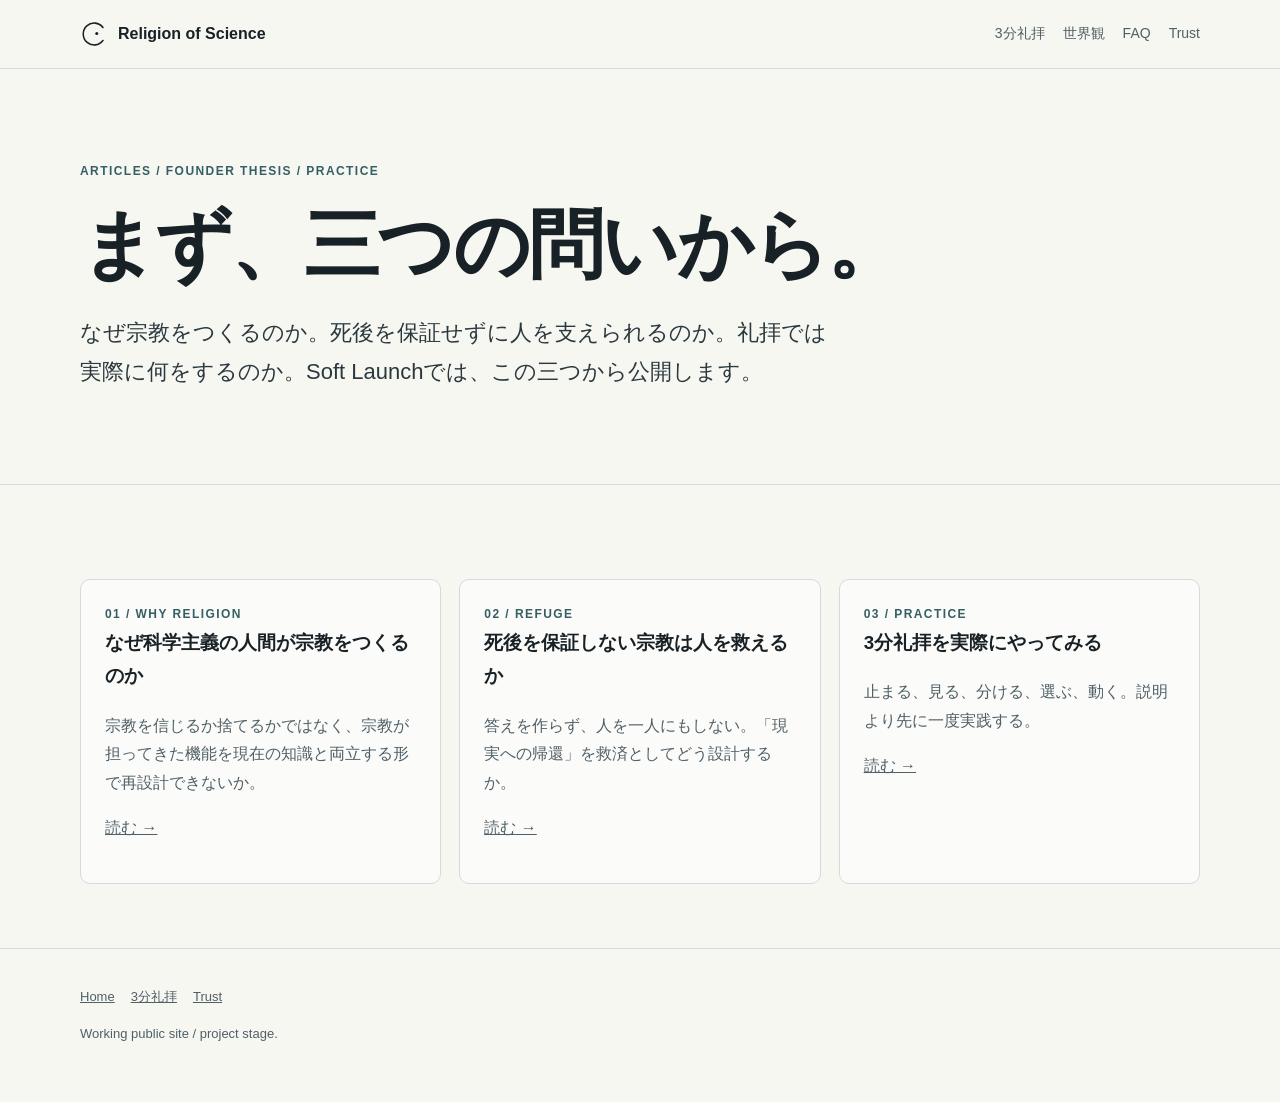
==== site/articles/index.html @ 2ffc5bb2 "Add article index" ====
<!doctype html>
<html lang="ja">
<head>
  <meta charset="utf-8">
  <meta name="viewport" content="width=device-width, initial-scale=1">
  <title>読む — Religion of Science</title>
  <meta name="description" content="Religion of ScienceのFounder thesis、救済概念、3分礼拝を読む。">
  <link rel="stylesheet" href="../assets/site.css">
</head>
<body>
<header class="site-header"><div class="container nav">
  <a class="brand" href="../"><svg class="mark" viewBox="0 0 100 100" aria-hidden="true"><path d="M82 73 A39 39 0 1 1 82 27" fill="none" stroke="currentColor" stroke-width="5.5" stroke-linecap="round"/><circle cx="60" cy="48" r="5.5" fill="currentColor"/></svg><span>Religion of Science</span></a>
  <nav class="links"><a href="../practice/">3分礼拝</a><a href="../worldview/">世界観</a><a href="../faq/">FAQ</a><a href="../trust/">Trust</a></nav>
</div></header>
<main>
<section class="hero"><div class="container">
  <div class="eyebrow">ARTICLES / FOUNDER THESIS / PRACTICE</div>
  <h1>まず、三つの問いから。</h1>
  <p class="lead">なぜ宗教をつくるのか。死後を保証せずに人を支えられるのか。礼拝では実際に何をするのか。Soft Launchでは、この三つから公開します。</p>
</div></section>
<section class="section"><div class="container">
  <div class="grid">
    <article class="card"><div class="eyebrow">01 / WHY RELIGION</div><h3>なぜ科学主義の人間が宗教をつくるのか</h3><p>宗教を信じるか捨てるかではなく、宗教が担ってきた機能を現在の知識と両立する形で再設計できないか。</p><p><a href="why-build-religion/">読む →</a></p></article>
    <article class="card"><div class="eyebrow">02 / REFUGE</div><h3>死後を保証しない宗教は人を救えるか</h3><p>答えを作らず、人を一人にもしない。「現実への帰還」を救済としてどう設計するか。</p><p><a href="no-afterlife-guarantee/">読む →</a></p></article>
    <article class="card"><div class="eyebrow">03 / PRACTICE</div><h3>3分礼拝を実際にやってみる</h3><p>止まる、見る、分ける、選ぶ、動く。説明より先に一度実践する。</p><p><a href="three-minute-worship/">読む →</a></p></article>
  </div>
</div></section>
</main>
<footer class="footer"><div class="container"><div class="footer-links"><a href="../">Home</a><a href="../practice/">3分礼拝</a><a href="../trust/">Trust</a></div><div>Working public site / project stage.</div></div></footer>
</body>
</html>
---- site/assets/site.css ----
:root {
  --ink:#182126;
  --ink-soft:#506067;
  --paper:#f7f7f2;
  --surface:#ffffff;
  --line:#d4dbdc;
  --accent:#355f64;
  --accent-soft:#e3eceb;
  --max:1120px;
  --sans:"Noto Sans JP","Hiragino Sans","Yu Gothic","Meiryo",sans-serif;
  --serif:"Noto Serif JP","Yu Mincho","Hiragino Mincho ProN",serif;
}
*{box-sizing:border-box}
html{scroll-behavior:smooth}
body{margin:0;background:var(--paper);color:var(--ink);font-family:var(--sans);line-height:1.8}
a{color:inherit}
.container{width:min(calc(100% - 36px),var(--max));margin:auto}
.site-header{border-bottom:1px solid var(--line);background:rgba(247,247,242,.94);position:sticky;top:0;z-index:10;backdrop-filter:blur(8px)}
.nav{min-height:68px;display:flex;align-items:center;gap:24px}.brand{display:flex;align-items:center;gap:10px;text-decoration:none;font-weight:700}.mark{width:28px;height:28px}.links{margin-left:auto;display:flex;gap:18px;font-size:14px}.links a{text-decoration:none;color:var(--ink-soft)}
.hero{padding:92px 0 70px}.eyebrow{font-size:12px;letter-spacing:.12em;color:var(--accent);font-weight:700}.hero h1{font-family:var(--serif);font-size:clamp(38px,7vw,76px);line-height:1.16;letter-spacing:-.035em;margin:18px 0 24px;max-width:960px}.lead{font-size:clamp(17px,2vw,22px);max-width:760px;color:#2b393f}.actions{display:flex;gap:12px;flex-wrap:wrap;margin-top:34px}.button{display:inline-block;text-decoration:none;border:1px solid var(--accent);border-radius:999px;padding:11px 18px;font-weight:700}.button.primary{background:var(--accent);color:#fff}.button.ghost{background:transparent}
.section{padding:64px 0;border-top:1px solid var(--line)}.section h2{font-family:var(--serif);font-size:clamp(27px,4vw,44px);line-height:1.35;margin:0 0 22px}.section-intro{max-width:760px;font-size:17px;color:var(--ink-soft)}
.grid{display:grid;grid-template-columns:repeat(3,1fr);gap:18px;margin-top:30px}.card{padding:24px;border:1px solid var(--line);background:rgba(255,255,255,.55);border-radius:10px}.card h3{margin-top:0}.card p{color:var(--ink-soft)}
.mantra{font-family:var(--serif);font-size:clamp(22px,3vw,34px);line-height:1.8;padding:34px 0;border-top:2px solid var(--accent);border-bottom:2px solid var(--accent);margin:34px 0}
.steps{counter-reset:step;list-style:none;padding:0;margin:32px 0}.steps li{counter-increment:step;display:grid;grid-template-columns:48px 1fr;gap:16px;padding:20px 0;border-bottom:1px solid var(--line)}.steps li:before{content:counter(step);width:38px;height:38px;border-radius:50%;display:grid;place-items:center;background:var(--accent);color:#fff;font-weight:700}.steps h3{margin:0 0 4px}.steps p{margin:0;color:var(--ink-soft)}
.notice{padding:18px 20px;background:var(--accent-soft);border-left:4px solid var(--accent);margin:24px 0}.qa{padding:24px 0;border-bottom:1px solid var(--line)}.qa h2,.qa h3{font-family:var(--serif);margin-bottom:8px}.meta{font-size:13px;color:var(--ink-soft)}
.article-shell{max-width:820px}.article-body{font-size:17px}.article-body h2{font-size:clamp(25px,3.6vw,38px);margin-top:58px}.article-body p{margin:0 0 24px}.article-body .grid{grid-template-columns:repeat(3,1fr)}.article-body .card p{font-size:15px;margin:0}.article-body .mantra{font-size:clamp(21px,2.6vw,30px)}
.footer{padding:36px 0 56px;border-top:1px solid var(--line);color:var(--ink-soft);font-size:13px}.footer-links{display:flex;gap:16px;flex-wrap:wrap;margin-bottom:14px}
@media(max-width:760px){.links{display:none}.hero{padding:58px 0 48px}.grid{grid-template-columns:1fr}.section{padding:48px 0}.steps li{grid-template-columns:40px 1fr}.article-body .grid{grid-template-columns:1fr}.article-body{font-size:16px}}
@media print{.site-header,.actions,.footer{display:none}.section,.hero{padding:24px 0}.container{width:100%}body{background:#fff}}
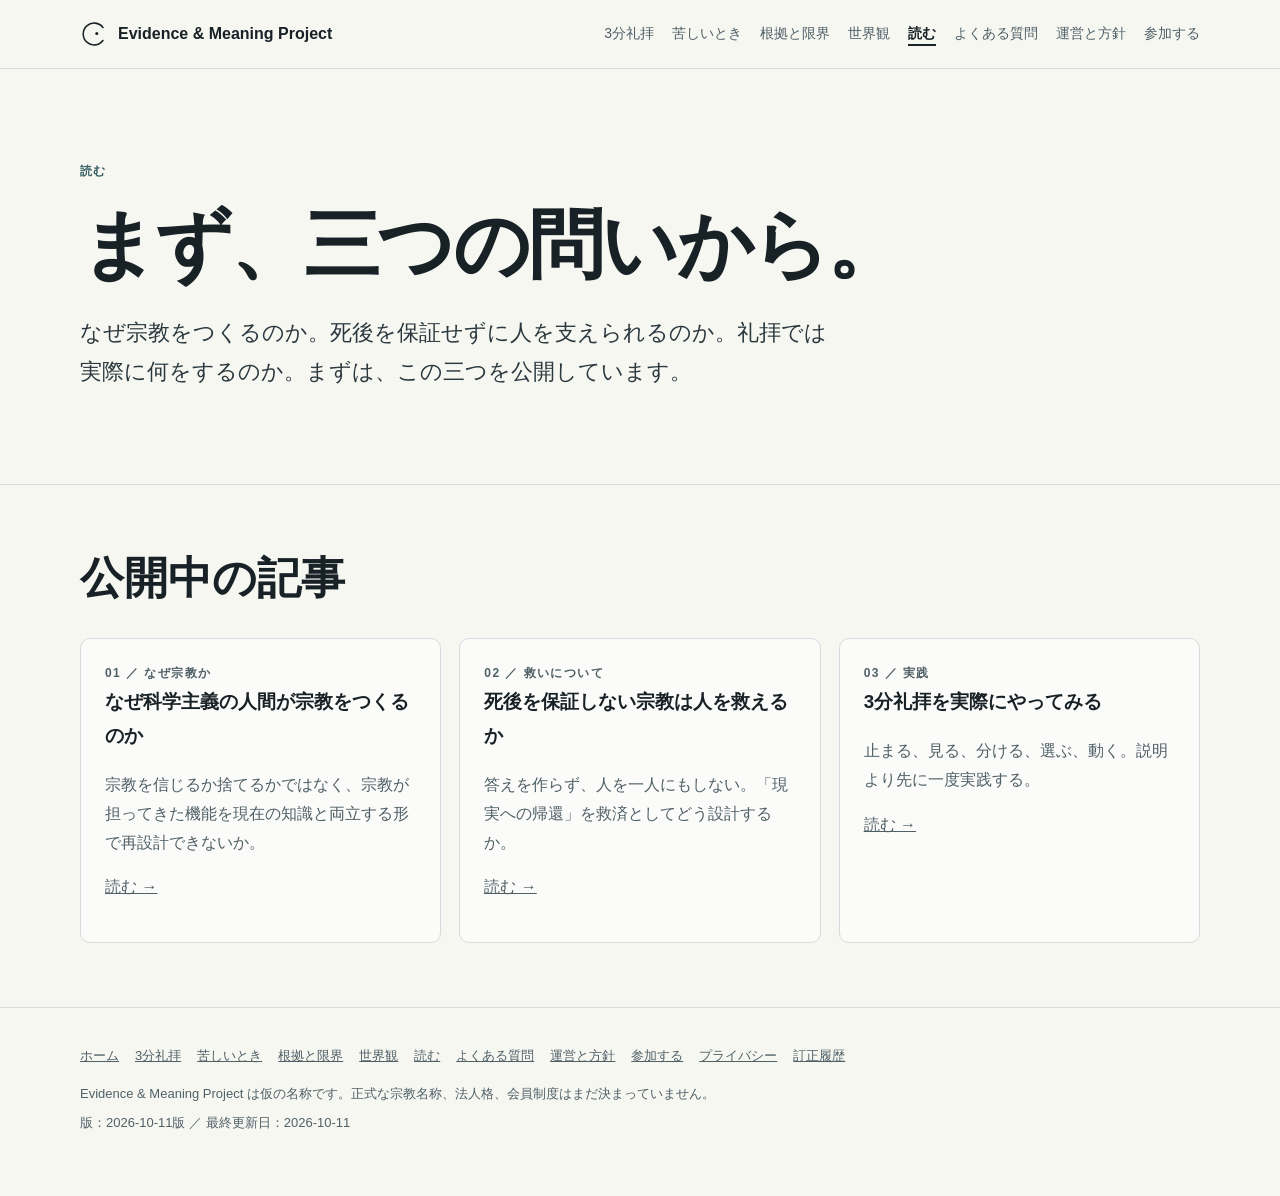
==== commit ecfe6b5a: "chore: promote public front from canon 1ee10d2 D-052 working name, Wave 1 content (13 pages incl. /e" ====
--- a/site/articles/index.html
+++ b/site/articles/index.html
@@ -3,29 +3,43 @@
 <head>
   <meta charset="utf-8">
   <meta name="viewport" content="width=device-width, initial-scale=1">
-  <title>読む — Religion of Science</title>
-  <meta name="description" content="Religion of ScienceのFounder thesis、救済概念、3分礼拝を読む。">
+  <title>読む — Evidence &amp; Meaning Project</title>
+  <meta name="description" content="なぜ宗教をつくるのか、死後を保証しない救い、3分礼拝の実践。三つの記事を読む。">
+  <meta property="og:title" content="読む — Evidence &amp; Meaning Project">
+  <meta property="og:description" content="なぜ宗教をつくるのか、死後を保証しない救い、3分礼拝の実践。三つの記事を読む。">
+  <meta property="og:type" content="website">
+  <meta property="og:locale" content="ja_JP">
+  <meta property="og:site_name" content="Evidence &amp; Meaning Project">
+  <meta name="twitter:card" content="summary">
   <link rel="stylesheet" href="../assets/site.css">
 </head>
 <body>
+<a class="skip-link" href="#main">本文へ移動</a>
 <header class="site-header"><div class="container nav">
-  <a class="brand" href="../"><svg class="mark" viewBox="0 0 100 100" aria-hidden="true"><path d="M82 73 A39 39 0 1 1 82 27" fill="none" stroke="currentColor" stroke-width="5.5" stroke-linecap="round"/><circle cx="60" cy="48" r="5.5" fill="currentColor"/></svg><span>Religion of Science</span></a>
-  <nav class="links"><a href="../practice/">3分礼拝</a><a href="../worldview/">世界観</a><a href="../faq/">FAQ</a><a href="../trust/">Trust</a></nav>
+  <a class="brand" href="../"><svg class="mark" viewBox="0 0 100 100" aria-hidden="true" focusable="false"><path d="M82 73 A39 39 0 1 1 82 27" fill="none" stroke="currentColor" stroke-width="5.5" stroke-linecap="round"/><circle cx="60" cy="48" r="5.5" fill="currentColor"/></svg><span>Evidence &amp; Meaning Project</span></a>
+  <nav class="links" aria-label="サイト内の主なページ"><a href="../practice/">3分礼拝</a><a href="../refuge/">苦しいとき</a><a href="../evidence/">根拠と限界</a><a href="../worldview/">世界観</a><a href="../articles/" aria-current="page">読む</a><a href="../faq/">よくある質問</a><a href="../trust/">運営と方針</a><a href="../participate/">参加する</a></nav>
 </div></header>
-<main>
+
+<main id="main">
 <section class="hero"><div class="container">
-  <div class="eyebrow">ARTICLES / FOUNDER THESIS / PRACTICE</div>
+  <p class="eyebrow">読む</p>
   <h1>まず、三つの問いから。</h1>
-  <p class="lead">なぜ宗教をつくるのか。死後を保証せずに人を支えられるのか。礼拝では実際に何をするのか。Soft Launchでは、この三つから公開します。</p>
+  <p class="lead">なぜ宗教をつくるのか。死後を保証せずに人を支えられるのか。礼拝では実際に何をするのか。まずは、この三つを公開しています。</p>
 </div></section>
 <section class="section"><div class="container">
+  <h2>公開中の記事</h2>
   <div class="grid">
-    <article class="card"><div class="eyebrow">01 / WHY RELIGION</div><h3>なぜ科学主義の人間が宗教をつくるのか</h3><p>宗教を信じるか捨てるかではなく、宗教が担ってきた機能を現在の知識と両立する形で再設計できないか。</p><p><a href="why-build-religion/">読む →</a></p></article>
-    <article class="card"><div class="eyebrow">02 / REFUGE</div><h3>死後を保証しない宗教は人を救えるか</h3><p>答えを作らず、人を一人にもしない。「現実への帰還」を救済としてどう設計するか。</p><p><a href="no-afterlife-guarantee/">読む →</a></p></article>
-    <article class="card"><div class="eyebrow">03 / PRACTICE</div><h3>3分礼拝を実際にやってみる</h3><p>止まる、見る、分ける、選ぶ、動く。説明より先に一度実践する。</p><p><a href="three-minute-worship/">読む →</a></p></article>
+    <article class="card"><p class="eyebrow">01 ／ なぜ宗教か</p><h3>なぜ科学主義の人間が宗教をつくるのか</h3><p>宗教を信じるか捨てるかではなく、宗教が担ってきた機能を現在の知識と両立する形で再設計できないか。</p><p><a href="why-build-religion/">読む →</a></p></article>
+    <article class="card"><p class="eyebrow">02 ／ 救いについて</p><h3>死後を保証しない宗教は人を救えるか</h3><p>答えを作らず、人を一人にもしない。「現実への帰還」を救済としてどう設計するか。</p><p><a href="no-afterlife-guarantee/">読む →</a></p></article>
+    <article class="card"><p class="eyebrow">03 ／ 実践</p><h3>3分礼拝を実際にやってみる</h3><p>止まる、見る、分ける、選ぶ、動く。説明より先に一度実践する。</p><p><a href="three-minute-worship/">読む →</a></p></article>
   </div>
 </div></section>
 </main>
-<footer class="footer"><div class="container"><div class="footer-links"><a href="../">Home</a><a href="../practice/">3分礼拝</a><a href="../trust/">Trust</a></div><div>Working public site / project stage.</div></div></footer>
+
+<footer class="footer"><div class="container">
+  <nav class="footer-links" aria-label="フッターのリンク"><a href="../">ホーム</a><a href="../practice/">3分礼拝</a><a href="../refuge/">苦しいとき</a><a href="../evidence/">根拠と限界</a><a href="../worldview/">世界観</a><a href="../articles/">読む</a><a href="../faq/">よくある質問</a><a href="../trust/">運営と方針</a><a href="../participate/">参加する</a><a href="../trust/#privacy">プライバシー</a><a href="../trust/#corrections">訂正履歴</a></nav>
+  <p>Evidence &amp; Meaning Project は仮の名称です。正式な宗教名称、法人格、会員制度はまだ決まっていません。</p>
+  <p class="version">版：2026-10-11版 ／ 最終更新日：<time datetime="2026-10-11">2026-10-11</time></p>
+</div></footer>
 </body>
 </html>
--- a/site/assets/site.css
+++ b/site/assets/site.css
@@ -25,5 +25,50 @@
 .notice{padding:18px 20px;background:var(--accent-soft);border-left:4px solid var(--accent);margin:24px 0}.qa{padding:24px 0;border-bottom:1px solid var(--line)}.qa h2,.qa h3{font-family:var(--serif);margin-bottom:8px}.meta{font-size:13px;color:var(--ink-soft)}
 .article-shell{max-width:820px}.article-body{font-size:17px}.article-body h2{font-size:clamp(25px,3.6vw,38px);margin-top:58px}.article-body p{margin:0 0 24px}.article-body .grid{grid-template-columns:repeat(3,1fr)}.article-body .card p{font-size:15px;margin:0}.article-body .mantra{font-size:clamp(21px,2.6vw,30px)}
 .footer{padding:36px 0 56px;border-top:1px solid var(--line);color:var(--ink-soft);font-size:13px}.footer-links{display:flex;gap:16px;flex-wrap:wrap;margin-bottom:14px}
-@media(max-width:760px){.links{display:none}.hero{padding:58px 0 48px}.grid{grid-template-columns:1fr}.section{padding:48px 0}.steps li{grid-template-columns:40px 1fr}.article-body .grid{grid-template-columns:1fr}.article-body{font-size:16px}}
-@media print{.site-header,.actions,.footer{display:none}.section,.hero{padding:24px 0}.container{width:100%}body{background:#fff}}
+@media(max-width:760px){.hero{padding:40px 0 44px}.grid{grid-template-columns:1fr}.section{padding:48px 0}.steps li{grid-template-columns:40px 1fr}.article-body .grid{grid-template-columns:1fr}.article-body{font-size:16px}}
+/* --- Wave 1 additions (2026-10-11): accessibility, navigation, content blocks --- */
+p.eyebrow{margin:0}
+.skip-link{position:absolute;left:12px;top:-64px;z-index:30;background:var(--accent);color:#fff;padding:8px 14px;border-radius:6px;text-decoration:none;font-weight:700}
+.skip-link:focus{top:12px}
+a:focus-visible,summary:focus-visible{outline:3px solid var(--accent);outline-offset:3px;border-radius:4px}
+.links a:hover{color:var(--ink)}
+.links a[aria-current="page"]{color:var(--ink);font-weight:700;text-decoration:underline;text-decoration-thickness:2px;text-underline-offset:6px}
+.assurance{margin:20px 0 0;font-size:15px;font-weight:700;color:var(--ink);max-width:760px}
+.subcopy{font-family:var(--serif);font-size:clamp(20px,2.8vw,30px);color:var(--accent);margin:-6px 0 18px}
+.toc{list-style:none;padding:0;margin:28px 0 0;display:flex;flex-wrap:wrap;gap:8px 10px;font-size:14px}
+.toc a{display:inline-block;padding:5px 12px;border:1px solid var(--line);border-radius:999px;background:var(--surface);text-decoration:none;color:var(--ink-soft)}
+.toc a:hover{border-color:var(--accent);color:var(--ink)}
+.steps li>div{min-width:0}
+.steps li>div>*:not(:first-child){margin-top:10px}
+.steps ul{margin:0;padding-left:1.3em;color:var(--ink-soft)}
+.steps .notice{margin:12px 0}
+.list{padding-left:1.4em;margin:12px 0 20px;max-width:760px}
+.list li{margin:4px 0}
+.grid.two{grid-template-columns:repeat(2,1fr)}
+.card h4{margin:16px 0 4px;font-size:15px;color:var(--accent)}
+.card ul{margin:4px 0;padding-left:1.3em;color:var(--ink-soft)}
+.card-title{font-family:var(--serif);font-weight:700;color:var(--ink)!important}
+.help{margin:28px 0;padding:20px 22px;border:2px solid var(--accent);border-radius:10px;background:var(--surface);max-width:760px}
+.help h2,.help h3{margin:0 0 8px;font-family:var(--sans);font-size:18px;line-height:1.5}
+.help p{margin:6px 0;color:var(--ink)}
+.minicard{border:1px solid var(--line);border-radius:10px;background:rgba(255,255,255,.55);margin:12px 0}
+.minicard>summary{cursor:pointer;padding:14px 20px;font-weight:700}
+.minicard[open]>summary{border-bottom:1px solid var(--line)}
+.minicard-body{padding:4px 20px 16px}
+.minicard-body h3{font-family:var(--serif);margin:14px 0 8px}
+.minicard-body h4{margin:12px 0 2px;color:var(--accent)}
+.minicard-body p{margin:6px 0}
+.qa-toc{padding:4px 0 20px;border-bottom:1px solid var(--line)}
+.qa-toc ol{margin:0;padding-left:1.6em;columns:2;column-gap:32px}
+.qa-toc li{break-inside:avoid;margin:3px 0}
+.refs{padding-left:1.2em}
+.refs li{margin:0 0 14px;font-size:15px;line-height:1.7;overflow-wrap:anywhere}
+.article-body h3{margin:28px 0 8px}
+.correction{padding:18px 0;border-top:1px solid var(--line)}
+.correction h3{margin:0 0 8px}
+.footer p{margin:6px 0}
+.container.notfound{width:min(calc(100% - 36px),760px);padding:12vh 0 14vh}
+.notfound h1{font-family:var(--serif);font-size:clamp(30px,5vw,48px);line-height:1.3;margin:12px 0 16px}
+@media(max-width:1080px){.nav{flex-wrap:wrap;min-height:0;gap:0 24px;padding-top:10px}.brand{min-height:40px}.links{order:2;width:100%;margin-left:0;overflow-x:auto;white-space:nowrap;padding:2px 0 10px;scrollbar-width:thin}.links a{padding:4px 0}}
+@media(max-width:760px){.hero{padding:28px 0 40px}.hero h1{font-size:clamp(28px,7.5vw,38px);margin:12px 0 18px}.actions{margin-top:24px}.assurance{margin-top:16px}.grid.two{grid-template-columns:1fr}.qa-toc ol{columns:1}.links{gap:16px}.help{padding:16px 16px}}
+@media print{.site-header,.actions,.footer,.skip-link,.toc{display:none}.section,.hero{padding:24px 0}.container{width:100%}body{background:#fff}}
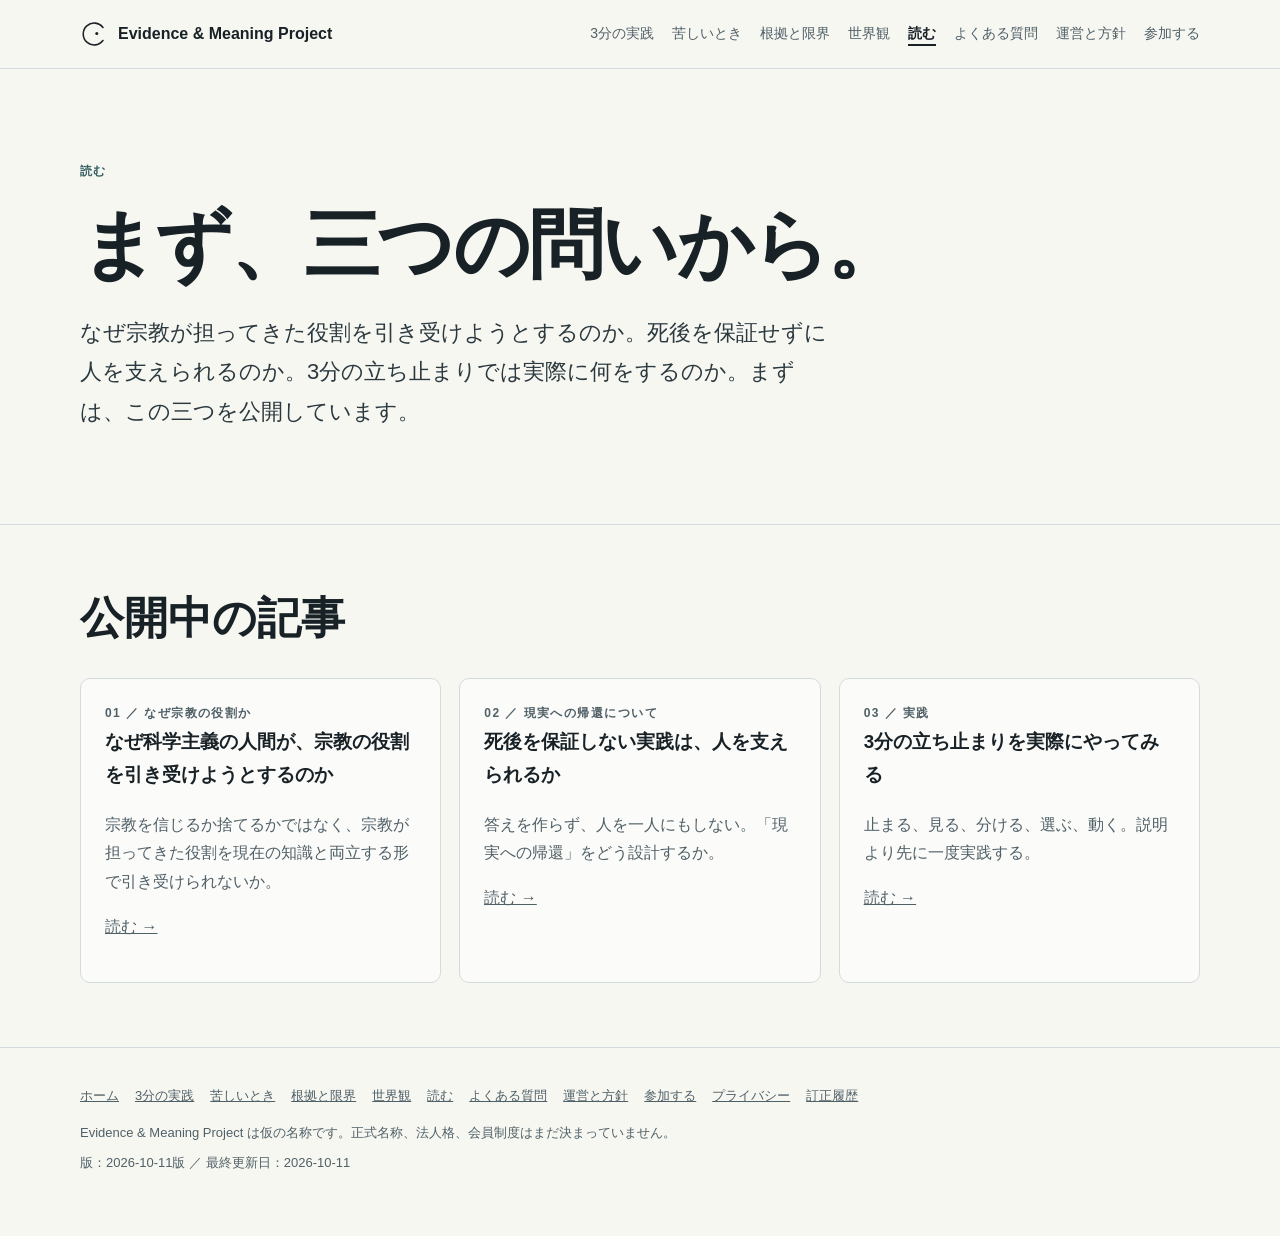
==== commit 3b978721: "chore: promote public front from canon 2ccffe5 D-060 identity (not a religion; takes on religion's r" ====
--- a/site/articles/index.html
+++ b/site/articles/index.html
@@ -4,9 +4,9 @@
   <meta charset="utf-8">
   <meta name="viewport" content="width=device-width, initial-scale=1">
   <title>読む — Evidence &amp; Meaning Project</title>
-  <meta name="description" content="なぜ宗教をつくるのか、死後を保証しない救い、3分礼拝の実践。三つの記事を読む。">
+  <meta name="description" content="なぜ宗教の役割を引き受けるのか、死後を保証しない支え方、3分の立ち止まりの実践。三つの記事を読む。">
   <meta property="og:title" content="読む — Evidence &amp; Meaning Project">
-  <meta property="og:description" content="なぜ宗教をつくるのか、死後を保証しない救い、3分礼拝の実践。三つの記事を読む。">
+  <meta property="og:description" content="なぜ宗教の役割を引き受けるのか、死後を保証しない支え方、3分の立ち止まりの実践。三つの記事を読む。">
   <meta property="og:type" content="website">
   <meta property="og:locale" content="ja_JP">
   <meta property="og:site_name" content="Evidence &amp; Meaning Project">
@@ -17,28 +17,28 @@
 <a class="skip-link" href="#main">本文へ移動</a>
 <header class="site-header"><div class="container nav">
   <a class="brand" href="../"><svg class="mark" viewBox="0 0 100 100" aria-hidden="true" focusable="false"><path d="M82 73 A39 39 0 1 1 82 27" fill="none" stroke="currentColor" stroke-width="5.5" stroke-linecap="round"/><circle cx="60" cy="48" r="5.5" fill="currentColor"/></svg><span>Evidence &amp; Meaning Project</span></a>
-  <nav class="links" aria-label="サイト内の主なページ"><a href="../practice/">3分礼拝</a><a href="../refuge/">苦しいとき</a><a href="../evidence/">根拠と限界</a><a href="../worldview/">世界観</a><a href="../articles/" aria-current="page">読む</a><a href="../faq/">よくある質問</a><a href="../trust/">運営と方針</a><a href="../participate/">参加する</a></nav>
+  <nav class="links" aria-label="サイト内の主なページ"><a href="../practice/">3分の実践</a><a href="../refuge/">苦しいとき</a><a href="../evidence/">根拠と限界</a><a href="../worldview/">世界観</a><a href="../articles/" aria-current="page">読む</a><a href="../faq/">よくある質問</a><a href="../trust/">運営と方針</a><a href="../participate/">参加する</a></nav>
 </div></header>
 
 <main id="main">
 <section class="hero"><div class="container">
   <p class="eyebrow">読む</p>
   <h1>まず、三つの問いから。</h1>
-  <p class="lead">なぜ宗教をつくるのか。死後を保証せずに人を支えられるのか。礼拝では実際に何をするのか。まずは、この三つを公開しています。</p>
+  <p class="lead">なぜ宗教が担ってきた役割を引き受けようとするのか。死後を保証せずに人を支えられるのか。3分の立ち止まりでは実際に何をするのか。まずは、この三つを公開しています。</p>
 </div></section>
 <section class="section"><div class="container">
   <h2>公開中の記事</h2>
   <div class="grid">
-    <article class="card"><p class="eyebrow">01 ／ なぜ宗教か</p><h3>なぜ科学主義の人間が宗教をつくるのか</h3><p>宗教を信じるか捨てるかではなく、宗教が担ってきた機能を現在の知識と両立する形で再設計できないか。</p><p><a href="why-build-religion/">読む →</a></p></article>
-    <article class="card"><p class="eyebrow">02 ／ 救いについて</p><h3>死後を保証しない宗教は人を救えるか</h3><p>答えを作らず、人を一人にもしない。「現実への帰還」を救済としてどう設計するか。</p><p><a href="no-afterlife-guarantee/">読む →</a></p></article>
-    <article class="card"><p class="eyebrow">03 ／ 実践</p><h3>3分礼拝を実際にやってみる</h3><p>止まる、見る、分ける、選ぶ、動く。説明より先に一度実践する。</p><p><a href="three-minute-worship/">読む →</a></p></article>
+    <article class="card"><p class="eyebrow">01 ／ なぜ宗教の役割か</p><h3>なぜ科学主義の人間が、宗教の役割を引き受けようとするのか</h3><p>宗教を信じるか捨てるかではなく、宗教が担ってきた役割を現在の知識と両立する形で引き受けられないか。</p><p><a href="why-build-religion/">読む →</a></p></article>
+    <article class="card"><p class="eyebrow">02 ／ 現実への帰還について</p><h3>死後を保証しない実践は、人を支えられるか</h3><p>答えを作らず、人を一人にもしない。「現実への帰還」をどう設計するか。</p><p><a href="no-afterlife-guarantee/">読む →</a></p></article>
+    <article class="card"><p class="eyebrow">03 ／ 実践</p><h3>3分の立ち止まりを実際にやってみる</h3><p>止まる、見る、分ける、選ぶ、動く。説明より先に一度実践する。</p><p><a href="three-minute-worship/">読む →</a></p></article>
   </div>
 </div></section>
 </main>
 
 <footer class="footer"><div class="container">
-  <nav class="footer-links" aria-label="フッターのリンク"><a href="../">ホーム</a><a href="../practice/">3分礼拝</a><a href="../refuge/">苦しいとき</a><a href="../evidence/">根拠と限界</a><a href="../worldview/">世界観</a><a href="../articles/">読む</a><a href="../faq/">よくある質問</a><a href="../trust/">運営と方針</a><a href="../participate/">参加する</a><a href="../trust/#privacy">プライバシー</a><a href="../trust/#corrections">訂正履歴</a></nav>
-  <p>Evidence &amp; Meaning Project は仮の名称です。正式な宗教名称、法人格、会員制度はまだ決まっていません。</p>
+  <nav class="footer-links" aria-label="フッターのリンク"><a href="../">ホーム</a><a href="../practice/">3分の実践</a><a href="../refuge/">苦しいとき</a><a href="../evidence/">根拠と限界</a><a href="../worldview/">世界観</a><a href="../articles/">読む</a><a href="../faq/">よくある質問</a><a href="../trust/">運営と方針</a><a href="../participate/">参加する</a><a href="../trust/#privacy">プライバシー</a><a href="../trust/#corrections">訂正履歴</a></nav>
+  <p>Evidence &amp; Meaning Project は仮の名称です。正式名称、法人格、会員制度はまだ決まっていません。</p>
   <p class="version">版：2026-10-11版 ／ 最終更新日：<time datetime="2026-10-11">2026-10-11</time></p>
 </div></footer>
 </body>
